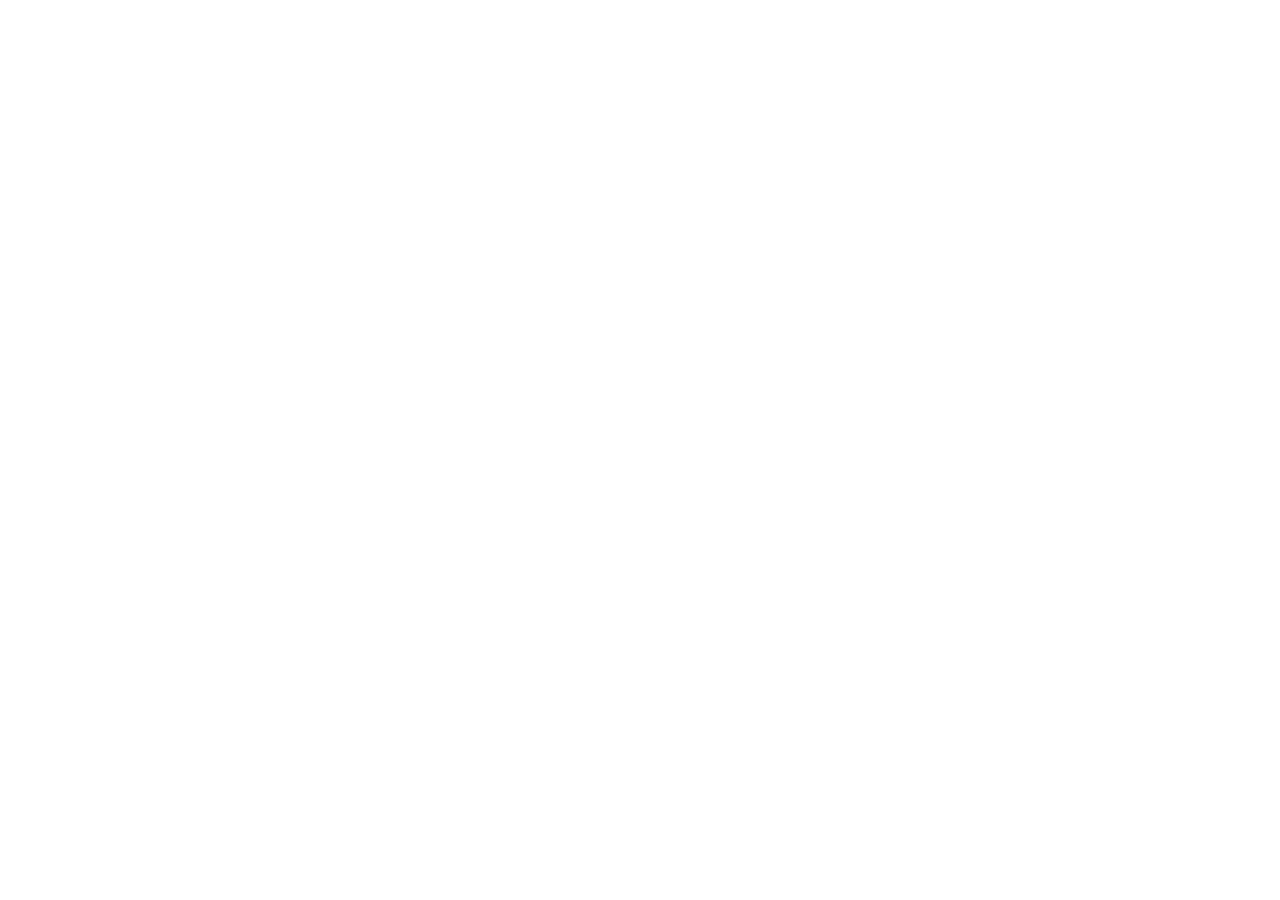
==== contact.html @ 151a0b4b "feat: add article class founder" ====
<!DOCTYPE html>
<html lang="fr">
<head>
	<meta charset="UTF-8">
	<title>Document</title>
</head>
<body>
	<article class="founder">

	</article>

	<article class="founder">

	</article>

	<article class="founder">

	</article>

	
	
</body>
</html>
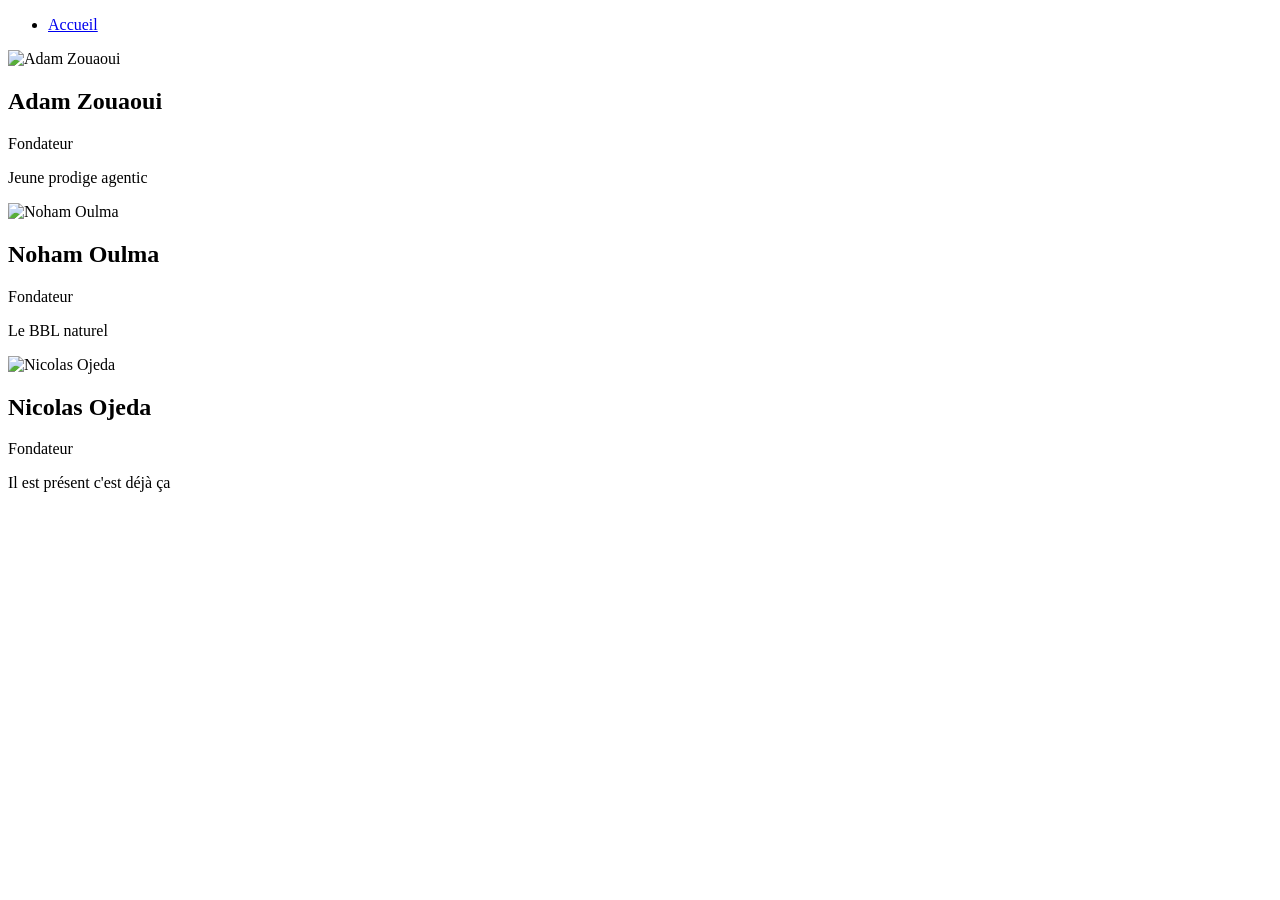
==== commit d056c702: "feat:add article founder" ====
--- a/contact.html
+++ b/contact.html
@@ -5,16 +5,30 @@
 	<title>Document</title>
 </head>
 <body>
+	<nav>
+			<ul>
+				<li><a href="#">Accueil</a></li>
+			</ul>
+		</nav>
 	<article class="founder">
-
+		<img src="" alt="Adam Zouaoui">
+		<h2>Adam Zouaoui</h2>
+		<p class="role">Fondateur</p>
+		<p>Jeune prodige agentic</p>
 	</article>
 
 	<article class="founder">
-
+		<img src="" alt="Noham Oulma">
+		<h2>Noham Oulma</h2>
+		<p class="role">Fondateur</p>
+		<p>Le BBL naturel</p>
 	</article>
 
 	<article class="founder">
-
+		<img src="" alt="Nicolas Ojeda">
+		<h2>Nicolas Ojeda</h2>
+		<p class="role">Fondateur</p>
+		<p>Il est présent c'est déjà ça</p>
 	</article>
 
 	
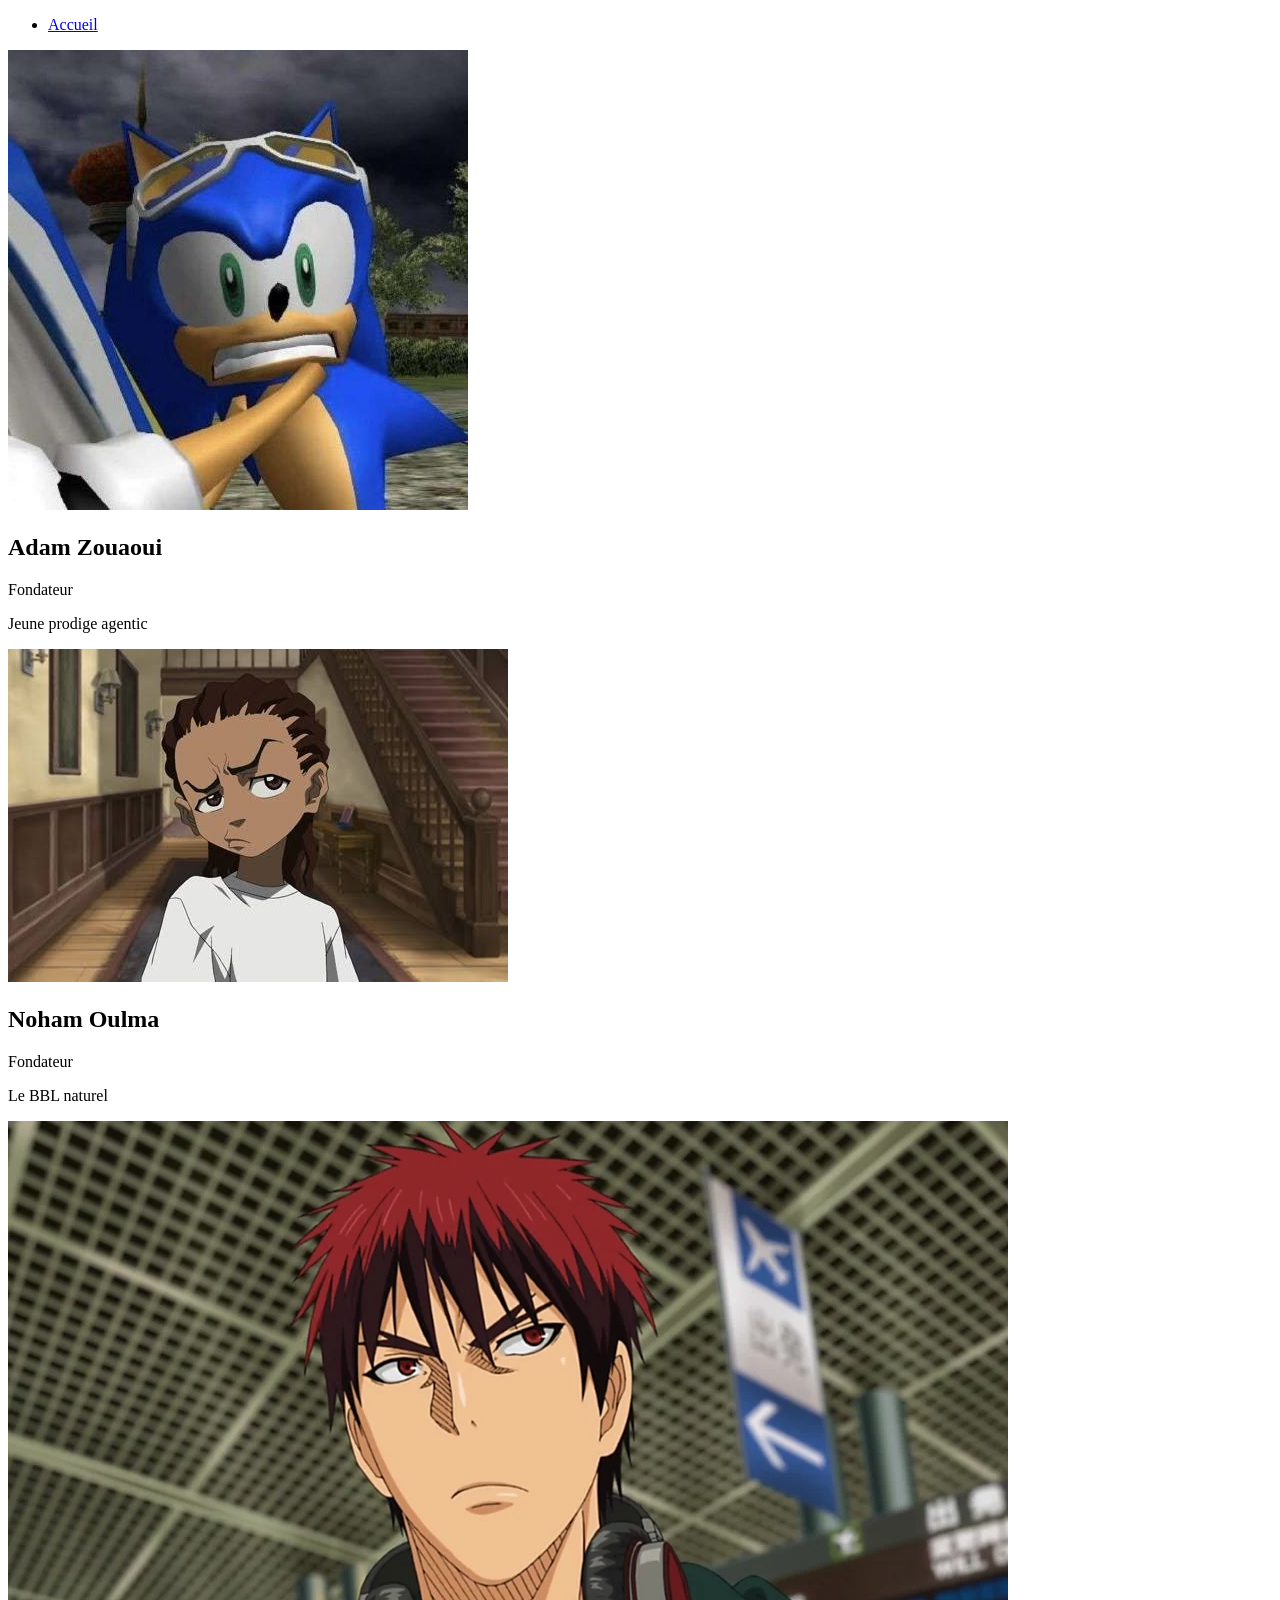
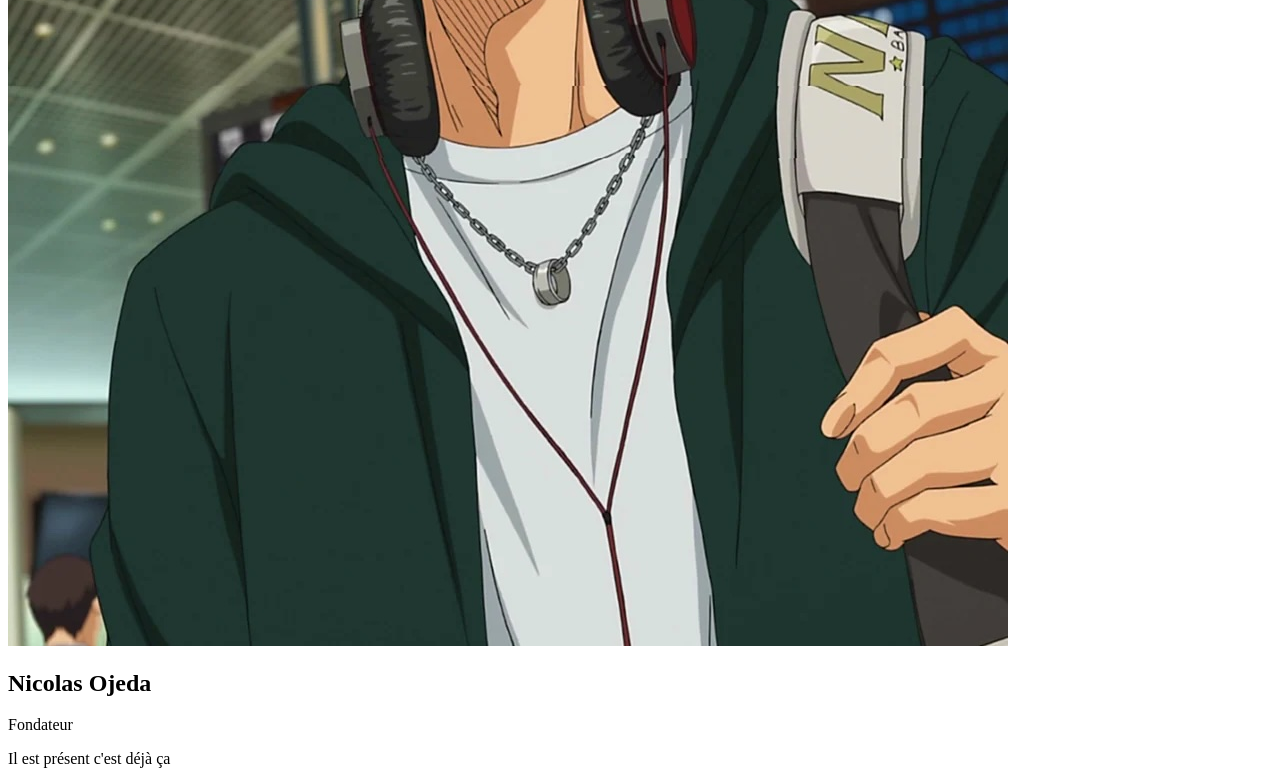
==== commit 0758d9b3: "feat: add img for founder" ====
--- a/contact.html
+++ b/contact.html
@@ -11,21 +11,21 @@
 			</ul>
 		</nav>
 	<article class="founder">
-		<img src="" alt="Adam Zouaoui">
+		<img src="img/Adam.jpeg" alt="Adam Zouaoui">
 		<h2>Adam Zouaoui</h2>
 		<p class="role">Fondateur</p>
 		<p>Jeune prodige agentic</p>
 	</article>
 
 	<article class="founder">
-		<img src="" alt="Noham Oulma">
+		<img src="img/Noham.jpeg" alt="Noham Oulma">
 		<h2>Noham Oulma</h2>
 		<p class="role">Fondateur</p>
 		<p>Le BBL naturel</p>
 	</article>
 
 	<article class="founder">
-		<img src="" alt="Nicolas Ojeda">
+		<img src="img/Niko.jpg" alt="Nicolas Ojeda">
 		<h2>Nicolas Ojeda</h2>
 		<p class="role">Fondateur</p>
 		<p>Il est présent c'est déjà ça</p>
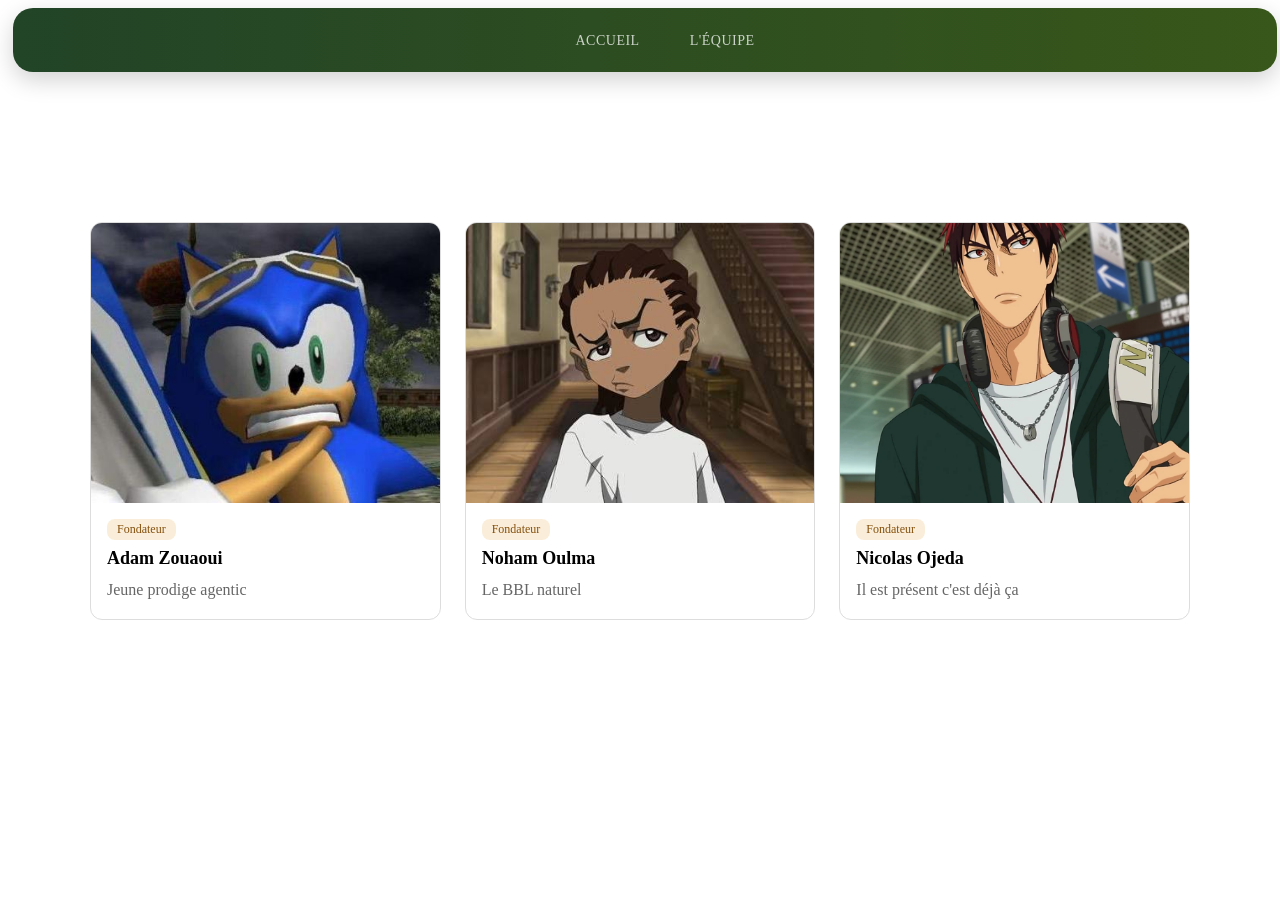
==== commit b9ec46c9: "feat: enhance contact and index pages with improved layout and styling" ====
--- a/contact.html
+++ b/contact.html
@@ -3,33 +3,43 @@
 <head>
 	<meta charset="UTF-8">
 	<title>Document</title>
+	<link rel="stylesheet" href="style.css">
 </head>
 <body>
 	<nav>
-			<ul>
-				<li><a href="#">Accueil</a></li>
+			<ul class="navigation-link">
+				<li><a href="index.html">Accueil</a></li>
+				<li><a href="contact.html">L'équipe</a></li>
 			</ul>
 		</nav>
-	<article class="founder">
-		<img src="img/Adam.jpeg" alt="Adam Zouaoui">
-		<h2>Adam Zouaoui</h2>
-		<p class="role">Fondateur</p>
-		<p>Jeune prodige agentic</p>
-	</article>
+	<section class="grid-fondateurs">
+		<article class="carte-rando">
+			<img class="carte-image" src="img/Adam.jpeg" alt="Adam Zouaoui">
+			<div class="carte-contenu">
+				<span class="carte-difficulte difficulte-modere">Fondateur</span>
+				<h3 class="carte-titre">Adam Zouaoui</h3>
+				<p class="carte-texte">Jeune prodige agentic</p>
+			</div>
+		</article>
 
-	<article class="founder">
-		<img src="img/Noham.jpeg" alt="Noham Oulma">
-		<h2>Noham Oulma</h2>
-		<p class="role">Fondateur</p>
-		<p>Le BBL naturel</p>
-	</article>
+		<article class="carte-rando">
+			<img class="carte-image" src="img/Noham.jpeg" alt="Noham Oulma">
+			<div class="carte-contenu">
+				<span class="carte-difficulte difficulte-modere">Fondateur</span>
+				<h3 class="carte-titre">Noham Oulma</h3>
+				<p class="carte-texte">Le BBL naturel</p>
+			</div>
+		</article>
 
-	<article class="founder">
-		<img src="img/Niko.jpg" alt="Nicolas Ojeda">
-		<h2>Nicolas Ojeda</h2>
-		<p class="role">Fondateur</p>
-		<p>Il est présent c'est déjà ça</p>
-	</article>
+		<article class="carte-rando">
+			<img class="carte-image" src="img/Niko.jpg" alt="Nicolas Ojeda">
+			<div class="carte-contenu">
+				<span class="carte-difficulte difficulte-modere">Fondateur</span>
+				<h3 class="carte-titre">Nicolas Ojeda</h3>
+				<p class="carte-texte">Il est présent c'est déjà ça</p>
+			</div>
+		</article>
+	</section>
 
 	
 	
--- a/style.css
+++ b/style.css
@@ -0,0 +1,141 @@
+/* color base */
+:root {
+    --blanc:    #efefef;
+    --marron:   #4C382F;
+    --vert:     #224427;
+    --vert_fondu: #38571a;
+    --vert_clair: #87a475;
+}
+
+/* nav bar */
+nav {
+    position: relative;
+    display: flex;
+    left: 5px; right: 5px;
+    z-index: 100; 
+    align-items: center;
+    justify-content: center;
+    height: 64px;
+    background: linear-gradient(90deg,#224427, #38571a);
+    border-radius: 20px;
+    box-shadow: 0 8px 23px rgba(0,0,0,.18);
+    padding: 0 16px;
+}
+.navigation-link {
+    display: flex;
+    gap: 50px;
+    list-style: none;
+}
+.navigation-link a {
+    color: rgba(255,255,255,0.75);
+    text-decoration: none;
+    font-size: 14px;
+    font-weight: 400;
+    letter-spacing: 0.5px;
+    text-transform: uppercase;
+    transition: color .2s;
+}
+.navigation-link a:hover {color: var(--vert_clair);}
+
+.titre {
+    text-align: center;
+    margin-top: 45px;
+}
+
+/* cartes */
+.grid-rando {
+  display: grid;
+  grid-template-columns: 1fr 1fr;
+  gap: 60px;
+  max-width: 960px;
+  margin: 50px auto 0;
+  padding: 0 16px;
+}
+
+.carte-rando {
+  border: 1px solid #ddd;
+  border-radius: 12px;
+  overflow: hidden;
+  display: flex;
+  flex-direction: column;
+}
+
+.carte-image {
+  width: 100%;
+  height: 280px;
+  object-fit: cover;
+}
+
+.carte-contenu {
+  padding: 16px;
+  display: flex;
+  flex-direction: column;
+  gap: 8px;
+}
+
+.carte-difficulte {
+  align-self: flex-start;
+  font-size: 12px;
+  padding: 3px 10px;
+  border-radius: 8px;
+}
+.difficulte-modere { background: #FAEEDA; color: #854F0B; }
+
+.carte-titre { margin: 0; font-size: 18px; }
+.carte-texte { margin: 0; color: #666; line-height: 1.6; }
+
+.carte-infos {
+  list-style: none;
+  margin: 0;
+  padding: 0;
+  display: flex;
+  gap: 16px;
+  font-size: 13px;
+  color: #666;
+}
+
+.button {
+  width: auto;
+  height: auto;
+  background: #325120;
+  color: #ffffff;
+  font-family: 'Trebuchet MS', sans-serif;
+  font-size: 15px;
+  font-weight: 500;
+  border-radius: 6px;
+  padding: 10px 18px;
+  box-shadow: 0px 4px 10px 0px rgba(0,0,0,0.15);
+  transition: all 0.3s ease;
+  cursor: pointer;
+  display: inline-flex;
+  user-select: auto;
+  position: relative;
+  overflow: hidden;
+  align-items: center;
+  justify-content: center;
+  line-height: 1;
+  text-decoration: none;
+  margin-top: 8px;
+  align-self: flex-start;
+}
+
+.button:hover {
+  transform: translateY(-3px);
+  background: #008800;
+  color: #ffffff;
+}
+
+.button:active {
+  transform: scale(0.96);
+}
+
+/* grille fondateurs (3 colonnes) */
+.grid-fondateurs {
+  display: grid;
+  grid-template-columns: 1fr 1fr 1fr;
+  gap: 24px;
+  max-width: 1100px;
+  margin: 150px auto 0;
+  padding: 0 16px;
+}
+
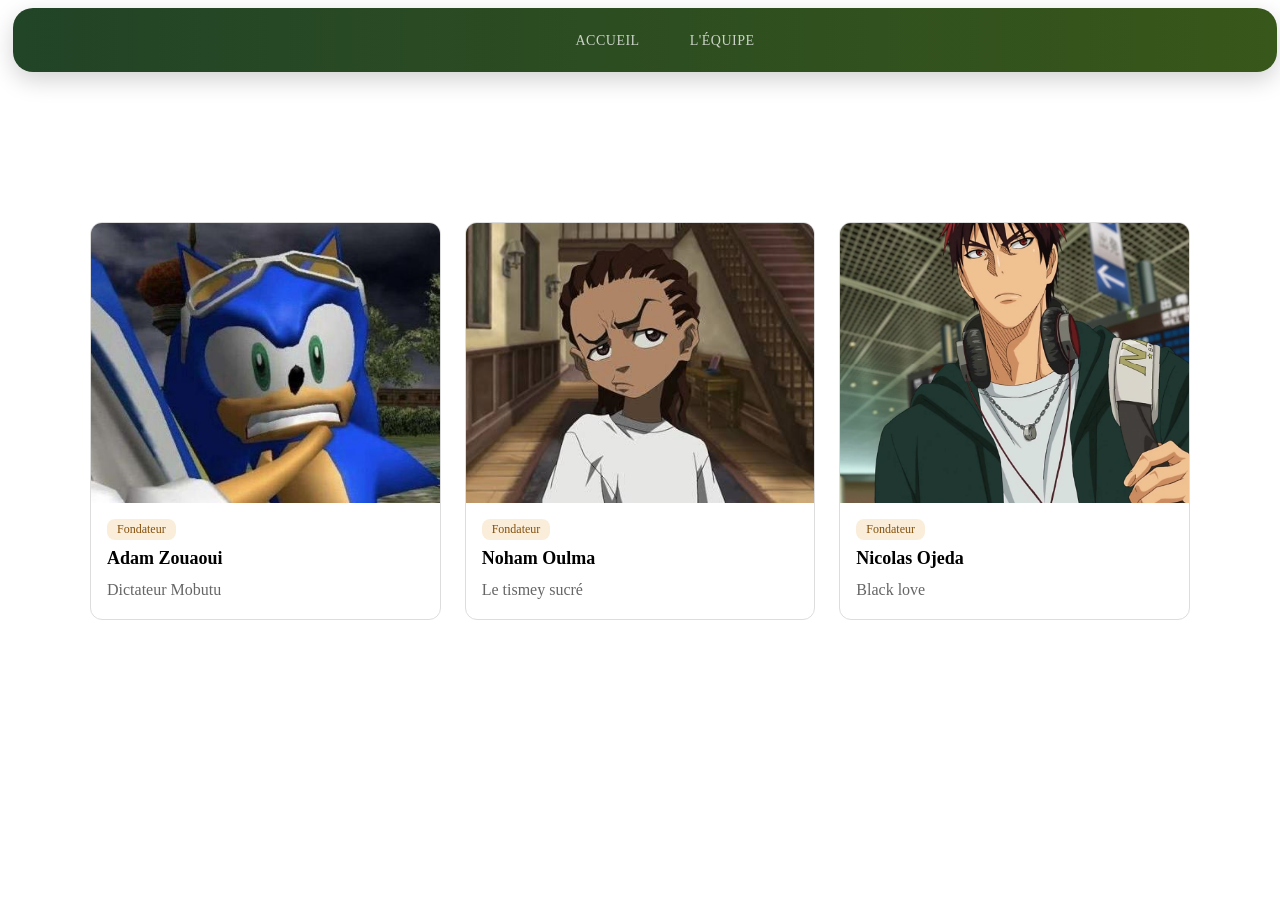
==== commit c3afb2bf: "fix: update text descriptions and link in contact and index pages" ====
--- a/contact.html
+++ b/contact.html
@@ -18,7 +18,7 @@
 			<div class="carte-contenu">
 				<span class="carte-difficulte difficulte-modere">Fondateur</span>
 				<h3 class="carte-titre">Adam Zouaoui</h3>
-				<p class="carte-texte">Jeune prodige agentic</p>
+				<p class="carte-texte">Dictateur Mobutu</p>
 			</div>
 		</article>
 
@@ -27,7 +27,7 @@
 			<div class="carte-contenu">
 				<span class="carte-difficulte difficulte-modere">Fondateur</span>
 				<h3 class="carte-titre">Noham Oulma</h3>
-				<p class="carte-texte">Le BBL naturel</p>
+				<p class="carte-texte">Le tismey sucré</p>
 			</div>
 		</article>
 
@@ -36,7 +36,7 @@
 			<div class="carte-contenu">
 				<span class="carte-difficulte difficulte-modere">Fondateur</span>
 				<h3 class="carte-titre">Nicolas Ojeda</h3>
-				<p class="carte-texte">Il est présent c'est déjà ça</p>
+				<p class="carte-texte">Black love</p>
 			</div>
 		</article>
 	</section>
--- a/style.css
+++ b/style.css
@@ -139,3 +139,10 @@
   padding: 0 16px;
 }
 
+.footer {
+  display: block;	
+  text-align: center;
+  padding: 5px;
+  background-color: #abbaba;
+  color: black;
+}
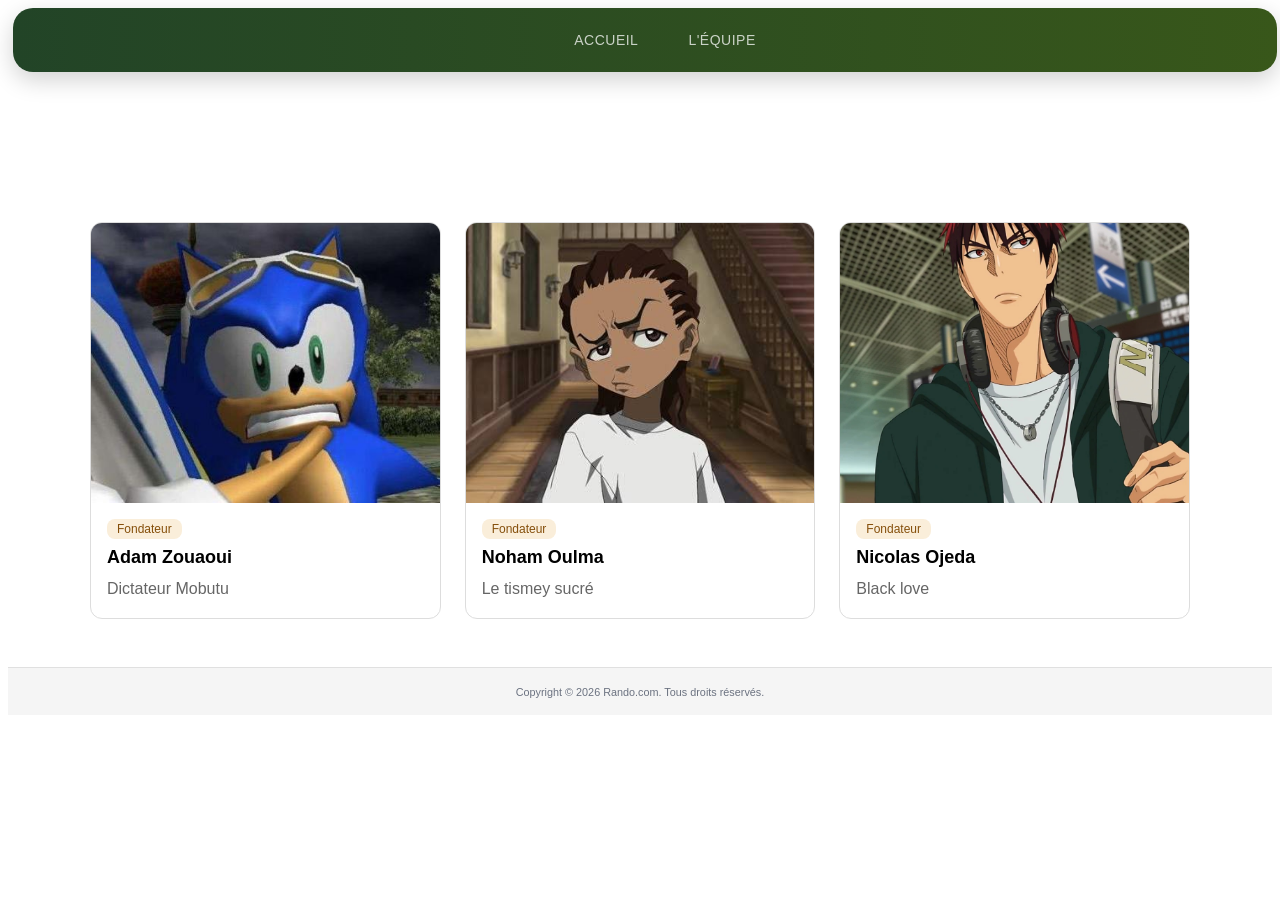
==== commit f5f02f2e: "feat:add footer" ====
--- a/contact.html
+++ b/contact.html
@@ -41,7 +41,9 @@
 		</article>
 	</section>
 
-	
+	<footer> 
+			<small>Copyright © 2026 Rando.com. Tous droits réservés. </small>
+	</footer>
 	
 </body>
 </html>
--- a/style.css
+++ b/style.css
@@ -1,3 +1,7 @@
+/* police fonts */
+body {
+    font-family: 'Nunito', sans-serif;
+}
 /* color base */
 :root {
     --blanc:    #efefef;
@@ -139,10 +143,12 @@
   padding: 0 16px;
 }
 
-.footer {
-  display: block;	
+footer {
+  border-top: 1px solid #e0e0e0;
+  background-color: #f5f5f5;
+  padding: 16px 24px;
+  margin-top: 48px;
+  font-size: 13px;
+  color: #6b7280;
   text-align: center;
-  padding: 5px;
-  background-color: #abbaba;
-  color: black;
-}
+}
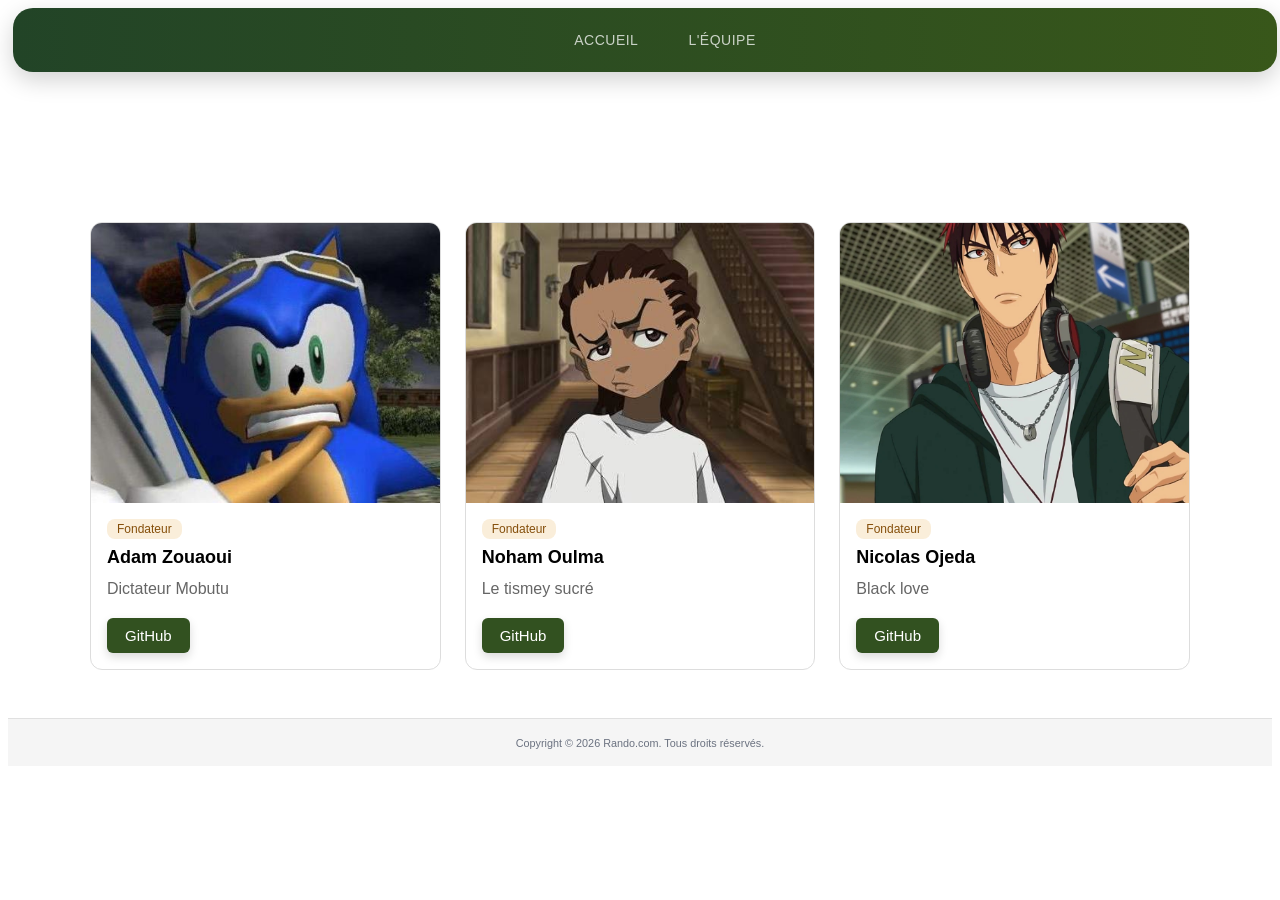
==== commit 02c32add: "feat: add GitHub links to founders and update difficult class styling" ====
--- a/contact.html
+++ b/contact.html
@@ -19,6 +19,7 @@
 				<span class="carte-difficulte difficulte-modere">Fondateur</span>
 				<h3 class="carte-titre">Adam Zouaoui</h3>
 				<p class="carte-texte">Dictateur Mobutu</p>
+				<a class="button" href="https://github.com/Adamzou-lab" target="_blank">GitHub</a>
 			</div>
 		</article>
 
@@ -28,6 +29,7 @@
 				<span class="carte-difficulte difficulte-modere">Fondateur</span>
 				<h3 class="carte-titre">Noham Oulma</h3>
 				<p class="carte-texte">Le tismey sucré</p>
+				<a class="button" href="https://github.com/nohamoulma-hub" target="_blank">GitHub</a>
 			</div>
 		</article>
 
@@ -37,6 +39,7 @@
 				<span class="carte-difficulte difficulte-modere">Fondateur</span>
 				<h3 class="carte-titre">Nicolas Ojeda</h3>
 				<p class="carte-texte">Black love</p>
+				<a class="button" href="https://github.com/22niko-spw" target="_blank">GitHub</a>
 			</div>
 		</article>
 	</section>
--- a/style.css
+++ b/style.css
@@ -84,6 +84,7 @@
   border-radius: 8px;
 }
 .difficulte-modere { background: #FAEEDA; color: #854F0B; }
+.difficulte-difficile { background: #FCDEDE; color: #991B1B; }
 
 .carte-titre { margin: 0; font-size: 18px; }
 .carte-texte { margin: 0; color: #666; line-height: 1.6; }
